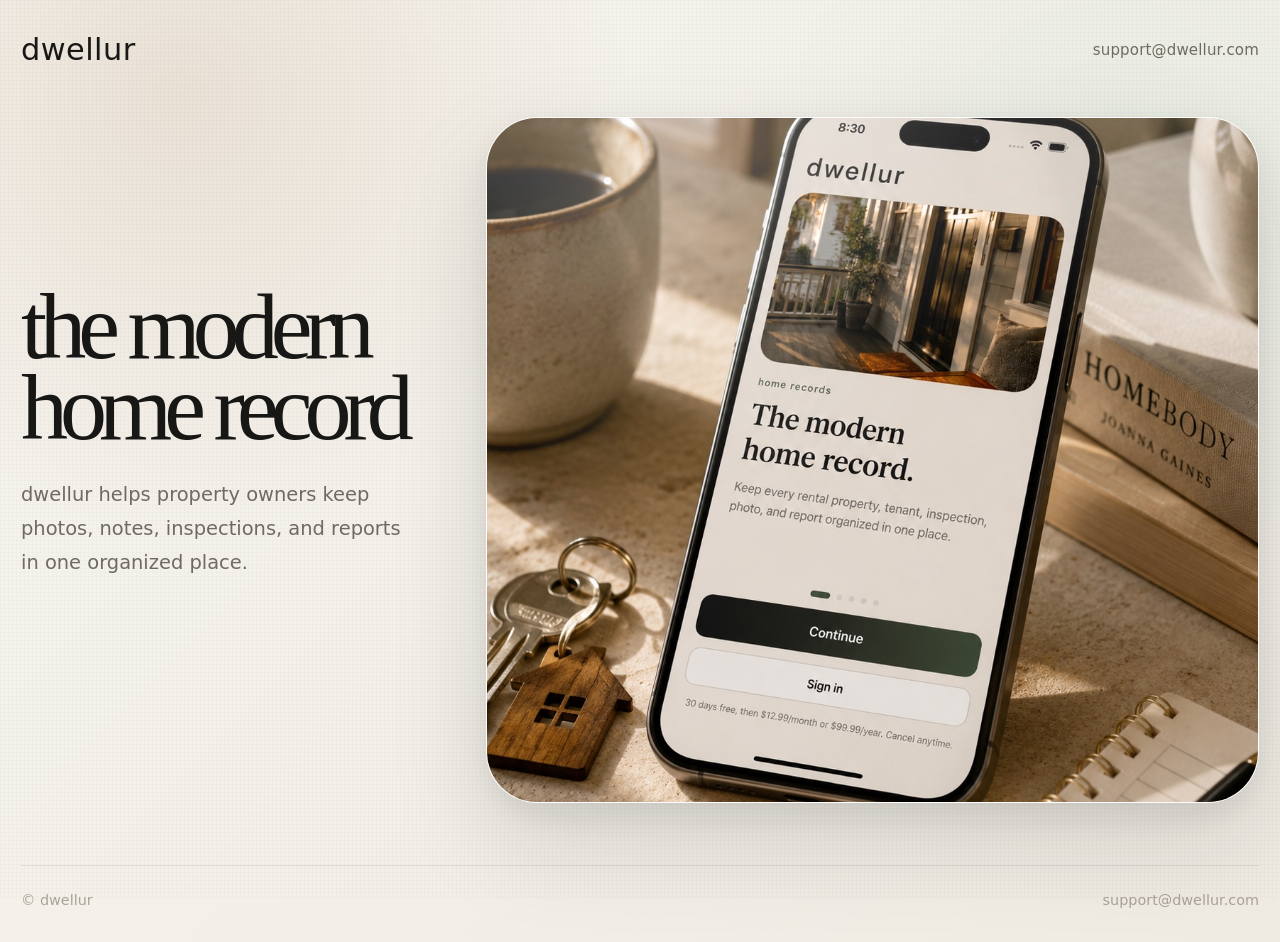
==== index.html @ 71cf4803 "Initial commit via Netlify [skip ci]" ====
<!doctype html>
<html lang="en">
  <head>
    <meta charset="utf-8" />
    <meta name="viewport" content="width=device-width, initial-scale=1" />
    <title>dwellur — the modern home record</title>
    <meta
      name="description"
      content="dwellur helps property owners keep photos, notes, inspections, and reports in one organized place."
    />
    <link rel="stylesheet" href="styles.css" />
  </head>

  <body>
    <div class="noise" aria-hidden="true"></div>

    <main class="page">
      <header class="nav" aria-label="Site header">
        <a class="brand" href="/" aria-label="dwellur home">dwellur</a>
        <a class="contact" href="mailto:support@dwellur.com">support@dwellur.com</a>
      </header>

      <section class="hero" aria-labelledby="hero-title">
        <div class="hero-copy">
          <h1 id="hero-title">the modern home record</h1>
          <p class="lede">
            dwellur helps property owners keep photos, notes, inspections, and reports in one organized place.
          </p>
        </div>

        <figure class="image-card">
          <img
            src="dwellur-hero.jpg"
            alt="dwellur app displayed on an iPhone in a warm modern home setting"
          />
        </figure>
      </section>

      <footer class="footer">
        <span>© dwellur</span>
        <a href="mailto:support@dwellur.com">support@dwellur.com</a>
      </footer>
    </main>
  </body>
</html>
---- styles.css ----
/* dwellur premium static landing page */

:root {
  --background: #f7f5f0;
  --paper: #fbfaf7;
  --text: #171716;
  --muted: #706b63;
  --soft: #aaa397;
  --line: rgba(26, 26, 26, 0.09);
  --sage: #72806a;
  --stone: #e8dfd3;
  --shadow: rgba(26, 26, 26, 0.13);
}

* {
  box-sizing: border-box;
}

html {
  min-height: 100%;
  background: var(--background);
}

body {
  min-height: 100%;
  margin: 0;
  color: var(--text);
  background:
    radial-gradient(circle at 14% 10%, rgba(232, 223, 211, 0.9), transparent 28rem),
    radial-gradient(circle at 88% 22%, rgba(231, 236, 226, 0.9), transparent 25rem),
    linear-gradient(135deg, #f7f5f0 0%, #efebe3 100%);
  font-family:
    Inter, ui-sans-serif, system-ui, -apple-system, BlinkMacSystemFont, "Segoe UI",
    sans-serif;
}

.noise {
  pointer-events: none;
  position: fixed;
  inset: 0;
  opacity: 0.035;
  background-image:
    linear-gradient(90deg, rgba(0,0,0,.5) 1px, transparent 1px),
    linear-gradient(rgba(0,0,0,.5) 1px, transparent 1px);
  background-size: 4px 4px;
  mix-blend-mode: multiply;
}

a {
  color: inherit;
  text-decoration: none;
}

.page {
  width: min(1280px, calc(100% - 42px));
  min-height: 100vh;
  margin: 0 auto;
  display: grid;
  grid-template-rows: auto 1fr auto;
}

.nav {
  display: flex;
  justify-content: space-between;
  align-items: center;
  gap: 22px;
  padding: 32px 0;
}

.brand {
  font-size: clamp(1.35rem, 1.1rem + 1vw, 2.15rem);
  font-weight: 500;
  letter-spacing: 0.015em;
}

.contact {
  color: var(--muted);
  font-size: 0.94rem;
  letter-spacing: 0.01em;
  transition: color 180ms ease, opacity 180ms ease;
}

.contact:hover {
  color: var(--text);
}

.hero {
  display: grid;
  grid-template-columns: 0.68fr 1.32fr;
  align-items: center;
  gap: clamp(32px, 5.2vw, 78px);
  padding: 18px 0 62px;
}

.hero-copy {
  max-width: 480px;
  padding-bottom: 6vh;
}
h1 {
  margin: 0;
  max-width: 10ch;
  font-family: Georgia, "Times New Roman", serif;
  font-size: clamp(3.8rem, 7.35vw, 8.15rem);
  line-height: 0.86;
  letter-spacing: -0.085em;
  font-weight: 500;
}

.lede {
  margin: 30px 0 0;
  color: var(--muted);
  font-size: clamp(1rem, 0.96rem + 0.32vw, 1.22rem);
  line-height: 1.75;
}

.image-card {
  position: relative;
  margin: 0;
  overflow: hidden;
  border-radius: clamp(28px, 4vw, 56px);
  border: 1px solid rgba(255,255,255,0.7);
  background: var(--paper);
  box-shadow:
    0 38px 100px var(--shadow),
    0 12px 34px rgba(26, 26, 26, 0.08),
    inset 0 1px 0 rgba(255, 255, 255, 0.85);
}

.image-card::before {
  content: "";
  position: absolute;
  inset: 0;
  z-index: 1;
  background:
    linear-gradient(180deg, rgba(255,255,255,0.16), transparent 36%),
    radial-gradient(circle at 20% 10%, rgba(255,255,255,0.24), transparent 22rem);
  pointer-events: none;
}

.image-card img {
  display: block;
  width: 100%;
  height: min(76vh, 800px);
  min-height: 560px;
  object-fit: cover;
  object-position: center center;
}

.footer {
  display: flex;
  justify-content: space-between;
  gap: 20px;
  padding: 26px 0 34px;
  border-top: 1px solid var(--line);
  color: var(--soft);
  font-size: 0.9rem;
}

.footer a:hover {
  color: var(--text);
}

@media (max-width: 920px) {
  .hero {
    grid-template-columns: 1fr;
    gap: 36px;
    padding-top: 0;
  }

  .hero-copy {
    order: 2;
    max-width: 680px;
    padding-bottom: 0;
  }

  .image-card {
    order: 1;
  }

  .image-card img {
    height: auto;
    min-height: 0;
    aspect-ratio: 4 / 5;
  }

  h1 {
    max-width: 11ch;
    font-size: clamp(3.7rem, 15vw, 7rem);
  }
}

@media (max-width: 560px) {
  .page {
    width: min(100% - 28px, 520px);
  }

  .nav {
    align-items: flex-start;
    flex-direction: column;
    gap: 8px;
    padding: 24px 0;
  }

  .contact {
    font-size: 0.9rem;
  }

  .image-card {
    border-radius: 28px;
  }

  .footer {
    flex-direction: column;
    gap: 8px;
  }
}
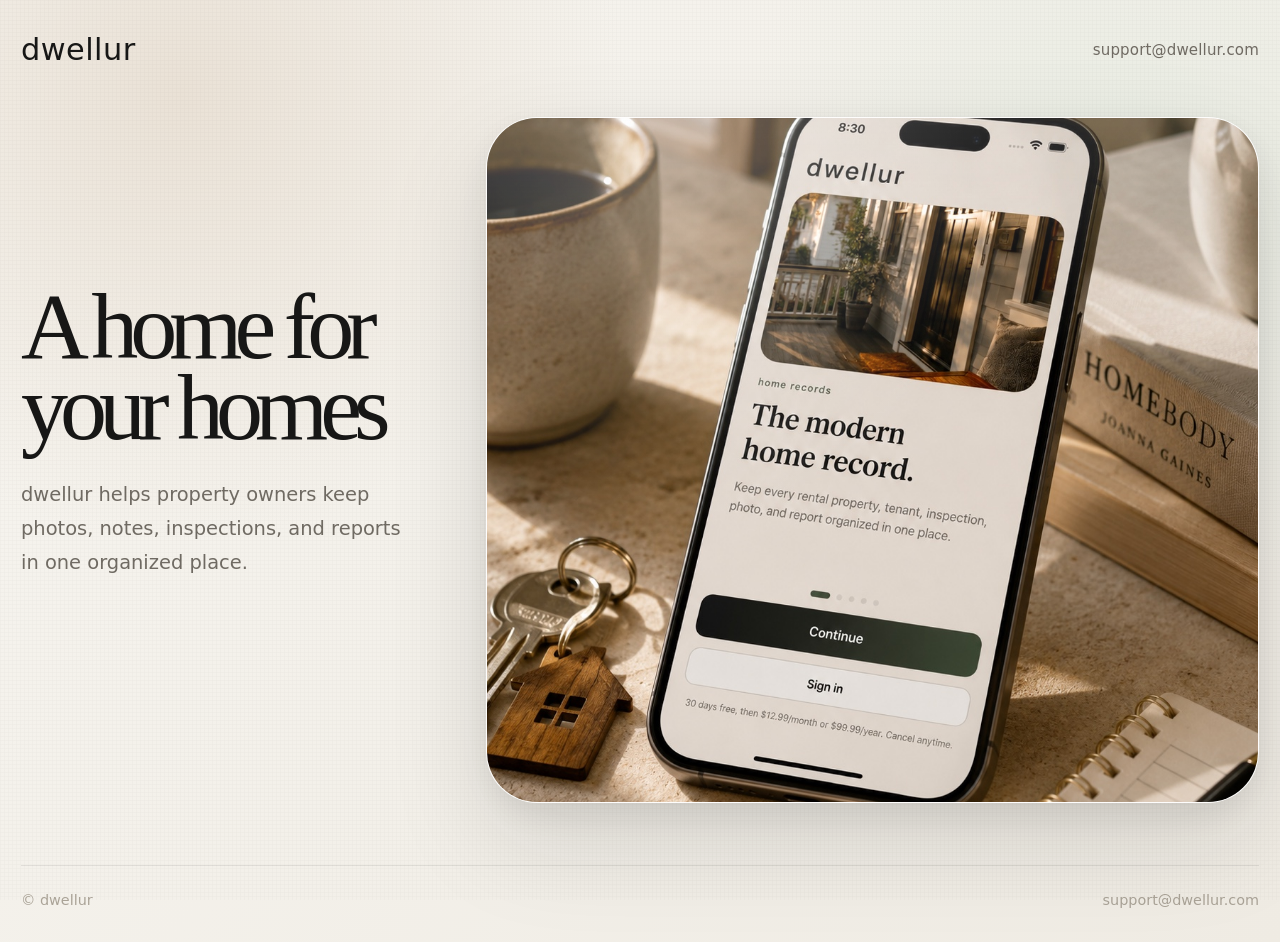
==== commit 2600c0a7: "Update index.html" ====
--- a/index.html
+++ b/index.html
@@ -22,7 +22,7 @@
 
       <section class="hero" aria-labelledby="hero-title">
         <div class="hero-copy">
-          <h1 id="hero-title">the modern home record</h1>
+          <h1 id="hero-title">A home for your homes</h1>
           <p class="lede">
             dwellur helps property owners keep photos, notes, inspections, and reports in one organized place.
           </p>
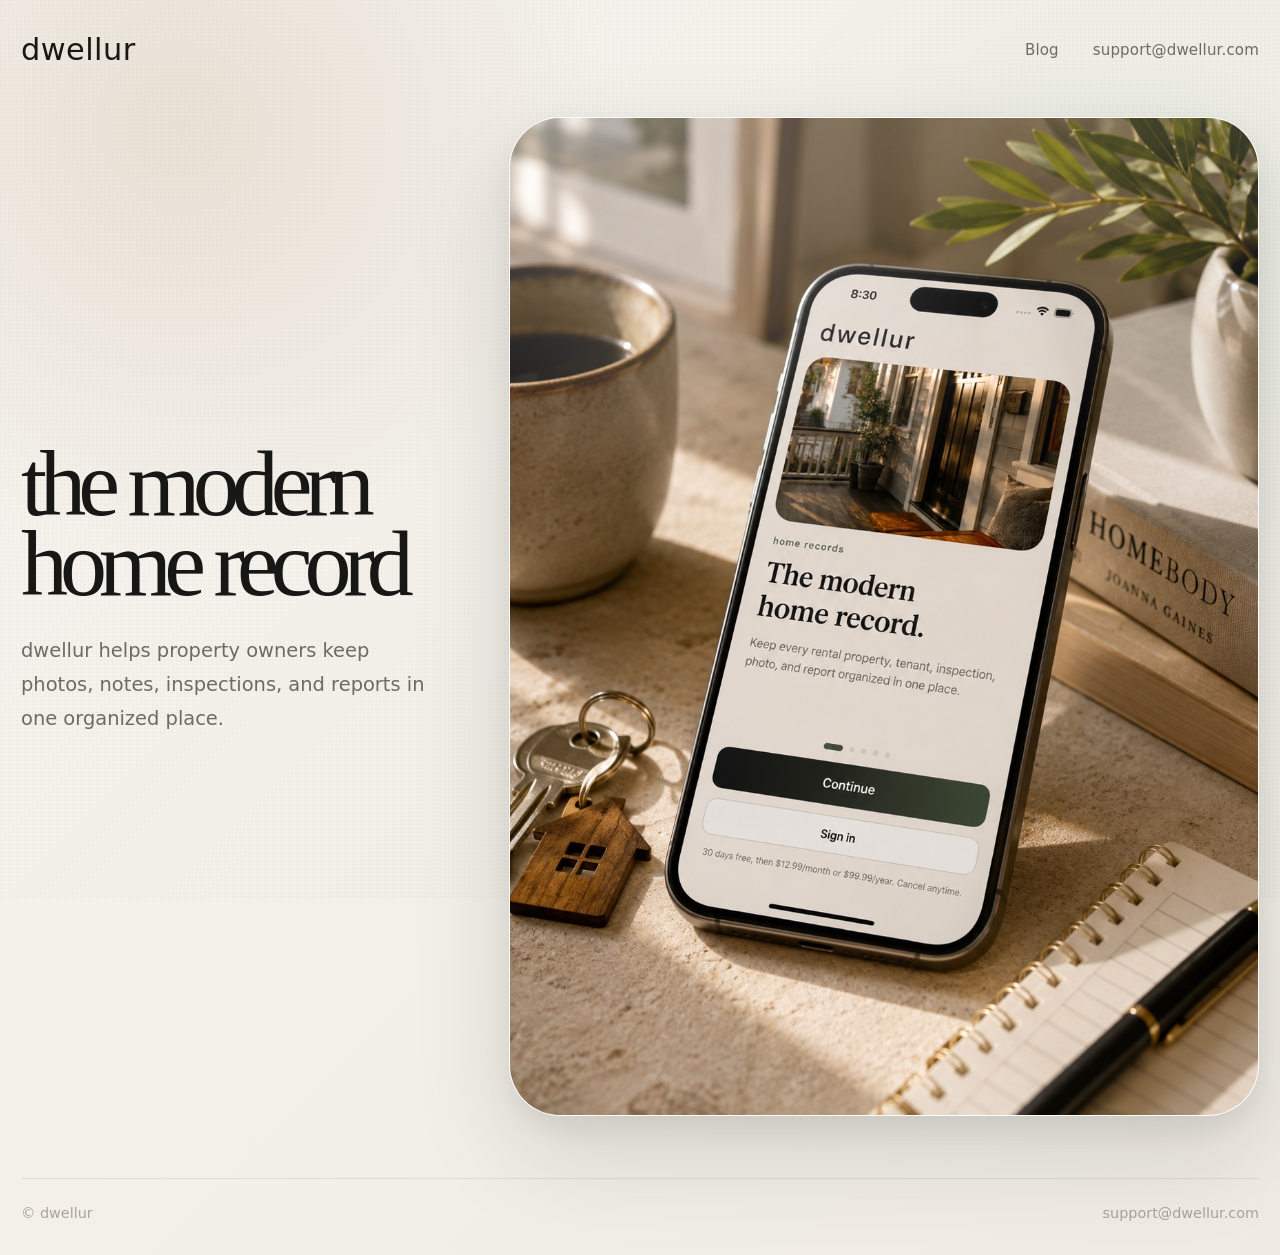
==== commit ceb77dc8: "Add blog pages and favicon" ====
--- a/index.html
+++ b/index.html
@@ -8,6 +8,9 @@
       name="description"
       content="dwellur helps property owners keep photos, notes, inspections, and reports in one organized place."
     />
+    <link rel="icon" href="favicon.ico" sizes="any" />
+    <link rel="icon" type="image/png" href="favicon.png" />
+    <link rel="apple-touch-icon" href="apple-touch-icon.png" />
     <link rel="stylesheet" href="styles.css" />
   </head>
 
@@ -16,13 +19,16 @@
 
     <main class="page">
       <header class="nav" aria-label="Site header">
-        <a class="brand" href="/" aria-label="dwellur home">dwellur</a>
-        <a class="contact" href="mailto:support@dwellur.com">support@dwellur.com</a>
+        <a class="brand" href="index.html" aria-label="dwellur home">dwellur</a>
+        <nav class="nav-links" aria-label="Site navigation">
+          <a class="nav-link" href="blog.html">Blog</a>
+          <a class="contact" href="mailto:support@dwellur.com">support@dwellur.com</a>
+        </nav>
       </header>
 
       <section class="hero" aria-labelledby="hero-title">
         <div class="hero-copy">
-          <h1 id="hero-title">A home for your homes</h1>
+          <h1 id="hero-title">the modern home record</h1>
           <p class="lede">
             dwellur helps property owners keep photos, notes, inspections, and reports in one organized place.
           </p>
--- a/styles.css
+++ b/styles.css
@@ -52,7 +52,7 @@
 }
 
 .page {
-  width: min(1280px, calc(100% - 42px));
+  width: min(1320px, calc(100% - 42px));
   min-height: 100vh;
   margin: 0 auto;
   display: grid;
@@ -73,6 +73,14 @@
   letter-spacing: 0.015em;
 }
 
+.nav-links {
+  display: flex;
+  align-items: center;
+  justify-content: flex-end;
+  gap: clamp(18px, 3vw, 34px);
+}
+
+.nav-link,
 .contact {
   color: var(--muted);
   font-size: 0.94rem;
@@ -80,13 +88,15 @@
   transition: color 180ms ease, opacity 180ms ease;
 }
 
+.nav-link:hover,
+.nav-link[aria-current="page"],
 .contact:hover {
   color: var(--text);
 }
 
 .hero {
   display: grid;
-  grid-template-columns: 0.68fr 1.32fr;
+  grid-template-columns: 0.72fr 1.28fr;
   align-items: center;
   gap: clamp(32px, 5.2vw, 78px);
   padding: 18px 0 62px;
@@ -140,9 +150,10 @@
 .image-card img {
   display: block;
   width: 100%;
-  height: min(76vh, 800px);
-  min-height: 560px;
-  object-fit: cover;
+  height: auto;
+  min-height: 0;
+  aspect-ratio: auto;
+  object-fit: contain;
   object-position: center center;
 }
 
@@ -160,6 +171,211 @@
   color: var(--text);
 }
 
+.content-page {
+  grid-template-rows: auto auto 1fr auto;
+}
+
+.article-page {
+  grid-template-rows: auto 1fr auto;
+}
+
+.eyebrow {
+  margin: 0 0 18px;
+  color: var(--sage);
+  font-size: 0.78rem;
+  font-weight: 600;
+  letter-spacing: 0.12em;
+  text-transform: uppercase;
+}
+
+.blog-hero {
+  max-width: 760px;
+  padding: clamp(28px, 6vw, 80px) 0 clamp(28px, 5vw, 58px);
+}
+
+.blog-title,
+.article-title {
+  max-width: 12ch;
+  letter-spacing: -0.055em;
+}
+
+.blog-title {
+  font-size: clamp(3.4rem, 8vw, 7rem);
+}
+
+.blog-subtitle,
+.article-intro {
+  margin: 28px 0 0;
+  max-width: 690px;
+  color: var(--muted);
+  font-size: clamp(1.06rem, 1rem + 0.35vw, 1.28rem);
+  line-height: 1.75;
+}
+
+.blog-grid {
+  display: grid;
+  grid-template-columns: repeat(2, minmax(0, 1fr));
+  gap: 14px;
+  padding: 0 0 clamp(58px, 8vw, 104px);
+}
+
+.blog-card {
+  display: flex;
+  min-height: 210px;
+  flex-direction: column;
+  justify-content: space-between;
+  gap: 28px;
+  padding: clamp(24px, 3vw, 34px);
+  border: 1px solid rgba(255, 255, 255, 0.72);
+  border-radius: 8px;
+  background: rgba(251, 250, 247, 0.68);
+  box-shadow: 0 18px 56px rgba(26, 26, 26, 0.06);
+}
+
+.blog-card span {
+  color: var(--sage);
+  font-size: 0.78rem;
+  font-weight: 600;
+  letter-spacing: 0.1em;
+  text-transform: uppercase;
+}
+
+.blog-card h2 {
+  margin: auto 0 0;
+  max-width: 18ch;
+  font-family: Georgia, "Times New Roman", serif;
+  font-size: clamp(1.85rem, 3.1vw, 3rem);
+  font-weight: 500;
+  line-height: 0.98;
+  letter-spacing: -0.045em;
+}
+
+.blog-card p {
+  margin: 0;
+  max-width: 28rem;
+  color: var(--muted);
+  line-height: 1.6;
+}
+
+.blog-card.is-linked {
+  background: rgba(251, 250, 247, 0.86);
+  transition:
+    transform 180ms ease,
+    border-color 180ms ease,
+    box-shadow 180ms ease;
+}
+
+.blog-card.is-linked:hover {
+  transform: translateY(-3px);
+  border-color: rgba(114, 128, 106, 0.28);
+  box-shadow: 0 24px 68px rgba(26, 26, 26, 0.1);
+}
+
+.article {
+  width: min(760px, 100%);
+  padding: clamp(24px, 5vw, 68px) 0 clamp(58px, 8vw, 104px);
+}
+
+.back-link {
+  display: inline-flex;
+  margin-bottom: 38px;
+  color: var(--muted);
+  font-size: 0.94rem;
+  transition: color 180ms ease;
+}
+
+.back-link:hover {
+  color: var(--text);
+}
+
+.article-header {
+  margin-bottom: clamp(42px, 7vw, 76px);
+}
+
+.article-title {
+  font-size: clamp(3rem, 7.4vw, 6.6rem);
+}
+
+.article section {
+  padding: 34px 0;
+  border-top: 1px solid var(--line);
+}
+
+.article h2,
+.article h3 {
+  margin: 0;
+  font-family: Georgia, "Times New Roman", serif;
+  font-weight: 500;
+  letter-spacing: -0.035em;
+}
+
+.article h2 {
+  font-size: clamp(2rem, 4vw, 3.5rem);
+  line-height: 1;
+}
+
+.article h3 {
+  font-size: 1.35rem;
+  line-height: 1.1;
+}
+
+.article p,
+.article li {
+  color: var(--muted);
+  font-size: 1.04rem;
+  line-height: 1.78;
+}
+
+.article p {
+  margin: 18px 0 0;
+}
+
+.article ul {
+  margin: 22px 0 0;
+  padding-left: 1.2rem;
+}
+
+.article li + li {
+  margin-top: 10px;
+}
+
+.checklist-grid {
+  display: grid;
+  grid-template-columns: repeat(2, minmax(0, 1fr));
+  gap: 14px;
+  margin-top: 28px;
+}
+
+.checklist-grid div,
+.article-cta {
+  border: 1px solid rgba(255, 255, 255, 0.72);
+  border-radius: 8px;
+  background: rgba(251, 250, 247, 0.7);
+}
+
+.checklist-grid div {
+  padding: 22px;
+}
+
+.checklist-grid p {
+  font-size: 0.98rem;
+  line-height: 1.65;
+}
+
+.article-cta {
+  margin-top: 24px;
+  padding: clamp(24px, 4vw, 36px);
+}
+
+.article-cta p {
+  margin: 0;
+  color: var(--text);
+  font-family: Georgia, "Times New Roman", serif;
+  font-size: clamp(1.6rem, 3.2vw, 2.5rem);
+  line-height: 1.12;
+  letter-spacing: -0.035em;
+}
+
 @media (max-width: 920px) {
   .hero {
     grid-template-columns: 1fr;
@@ -180,12 +396,25 @@
   .image-card img {
     height: auto;
     min-height: 0;
-    aspect-ratio: 4 / 5;
+    aspect-ratio: auto;
   }
 
   h1 {
     max-width: 11ch;
     font-size: clamp(3.7rem, 15vw, 7rem);
+  }
+
+  .blog-grid,
+  .checklist-grid {
+    grid-template-columns: 1fr;
+  }
+
+  .blog-title {
+    font-size: clamp(3.4rem, 14vw, 6.4rem);
+  }
+
+  .article-title {
+    font-size: clamp(3rem, 13vw, 6rem);
   }
 }
 
@@ -205,6 +434,12 @@
     font-size: 0.9rem;
   }
 
+  .nav-links {
+    align-items: flex-start;
+    flex-direction: column;
+    gap: 8px;
+  }
+
   .image-card {
     border-radius: 28px;
   }
